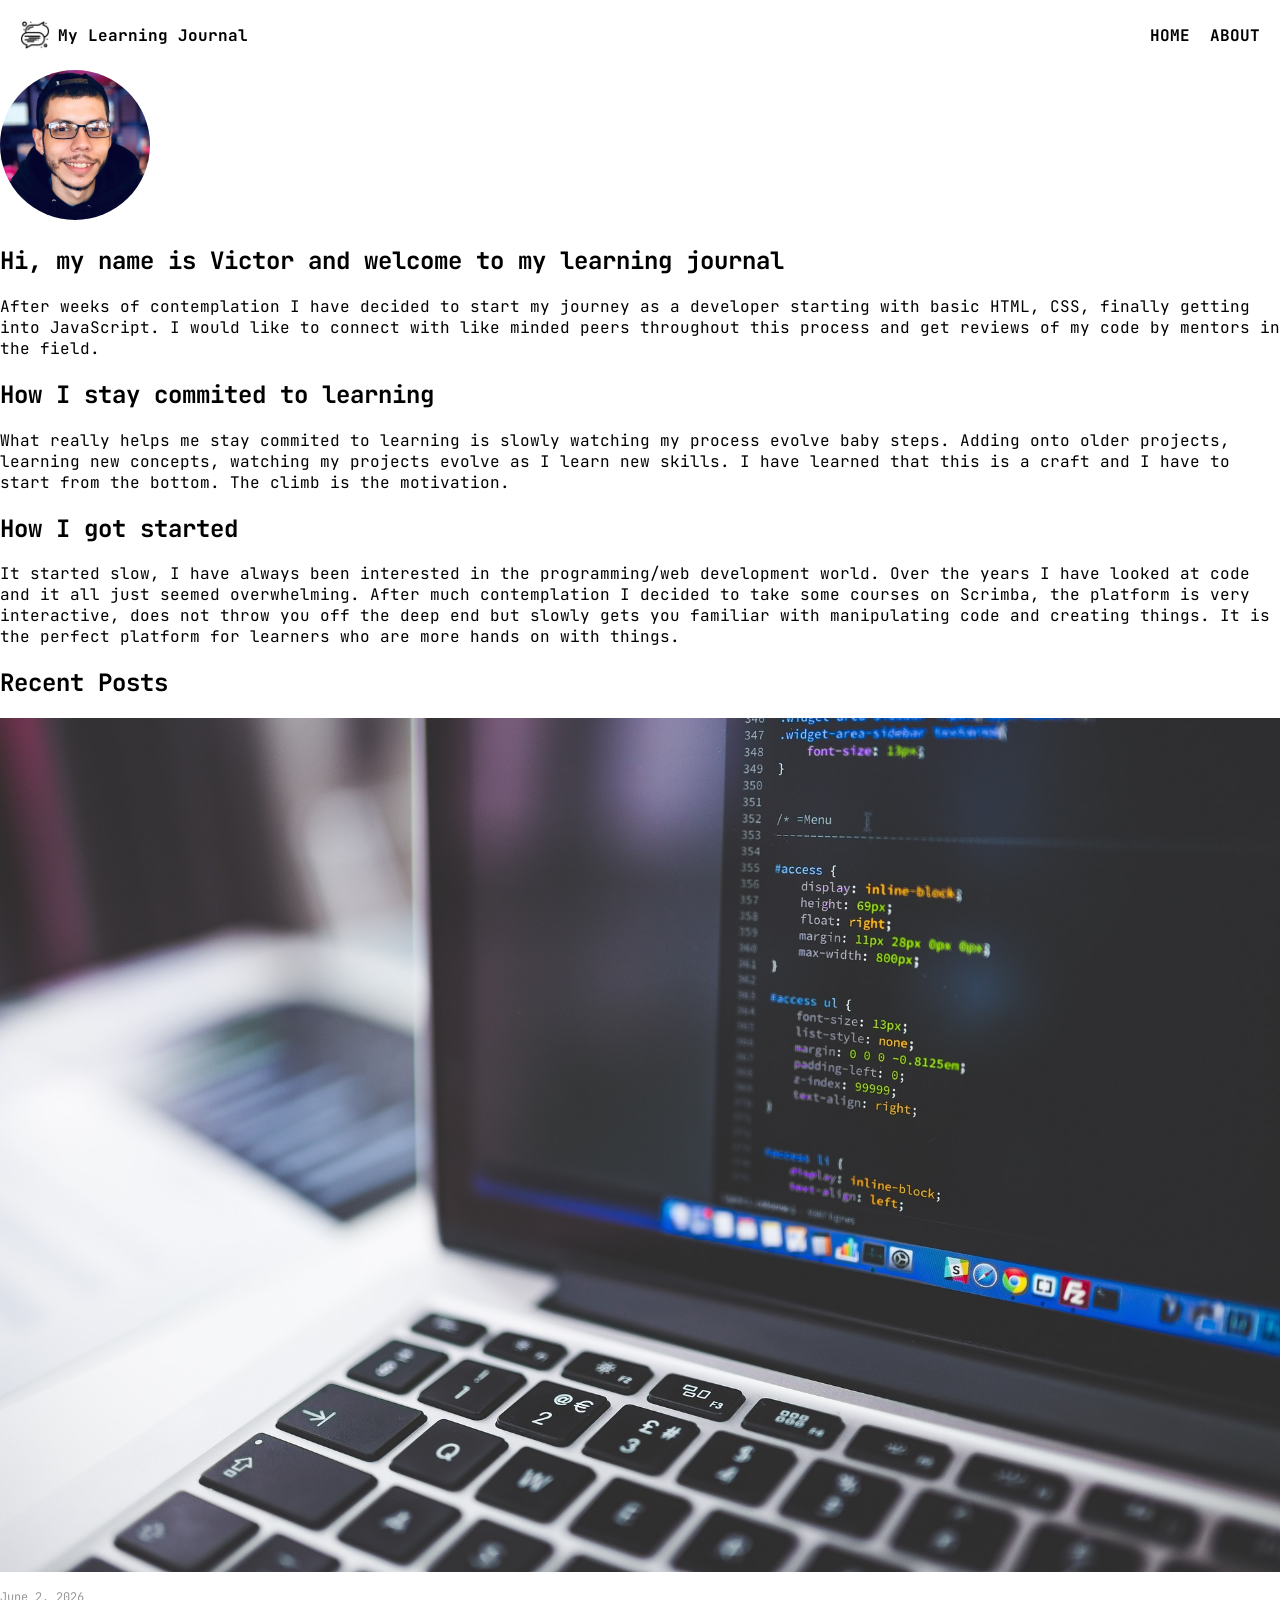
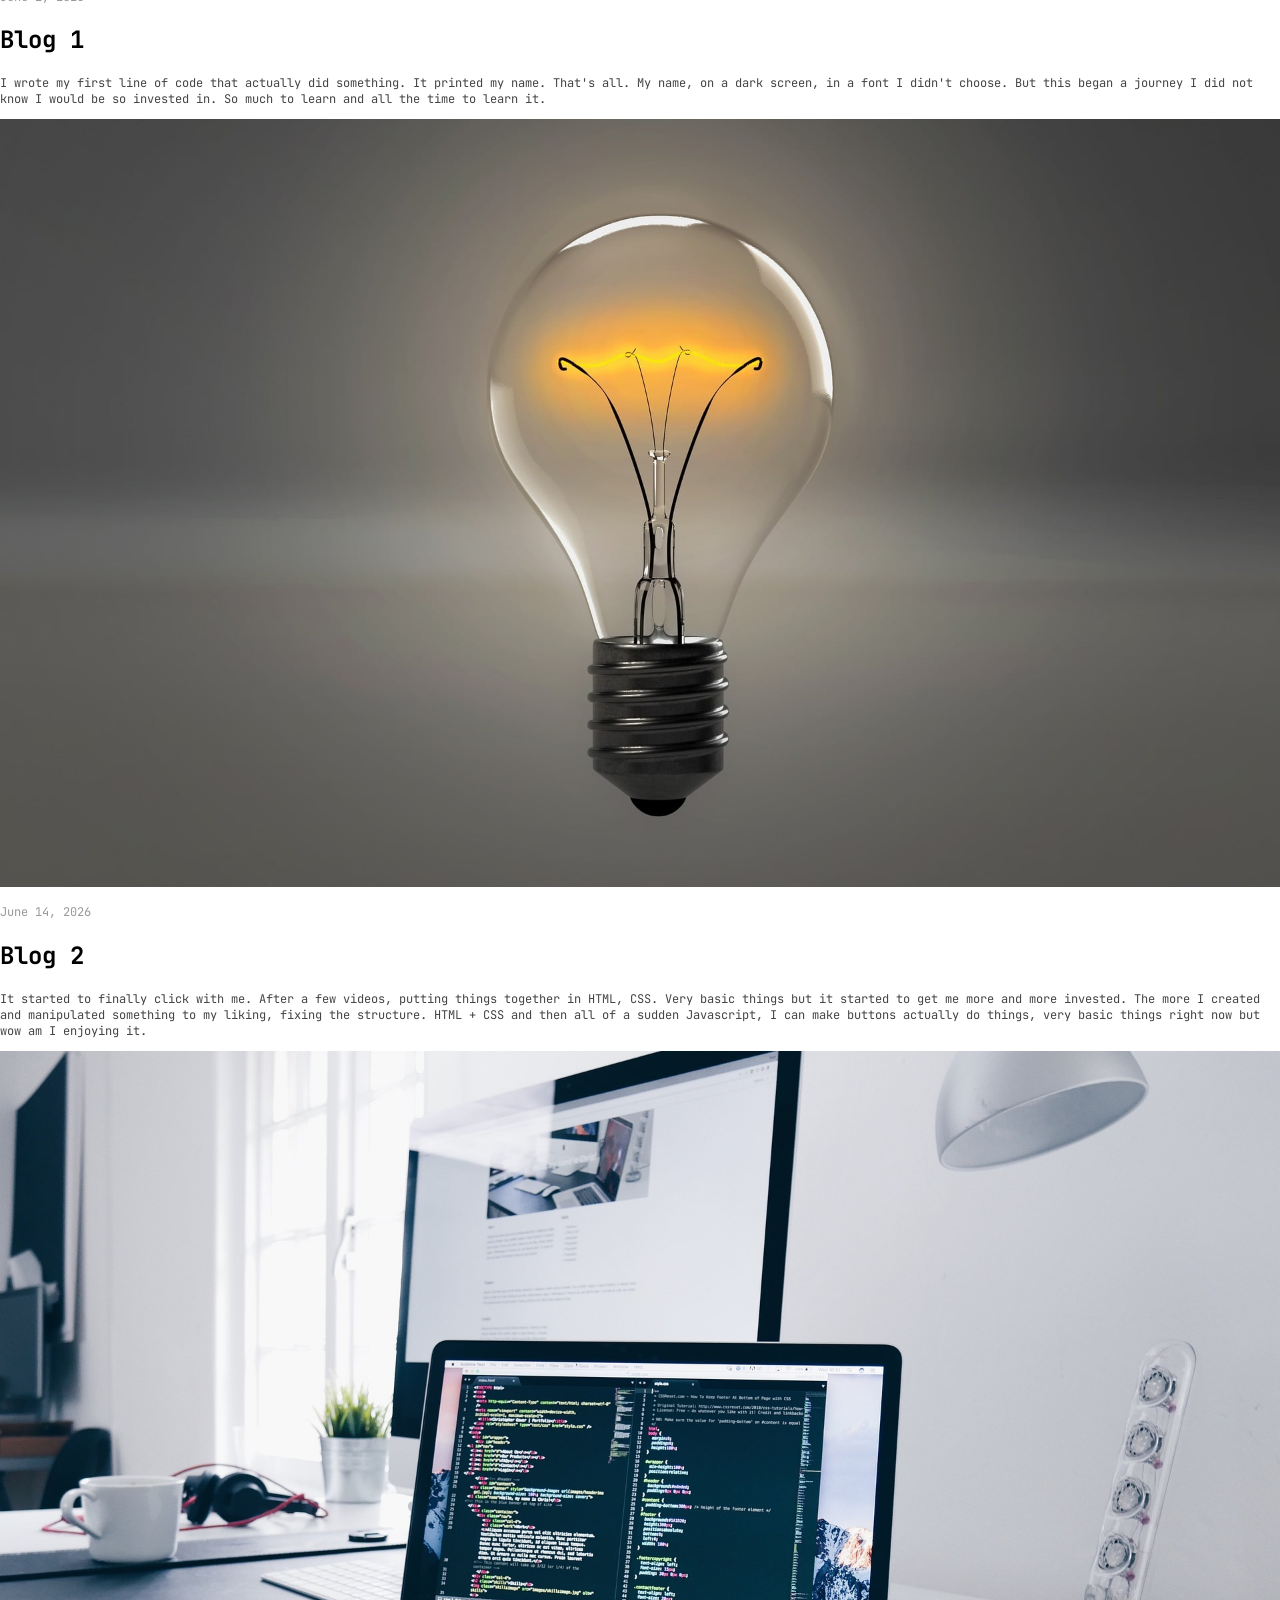
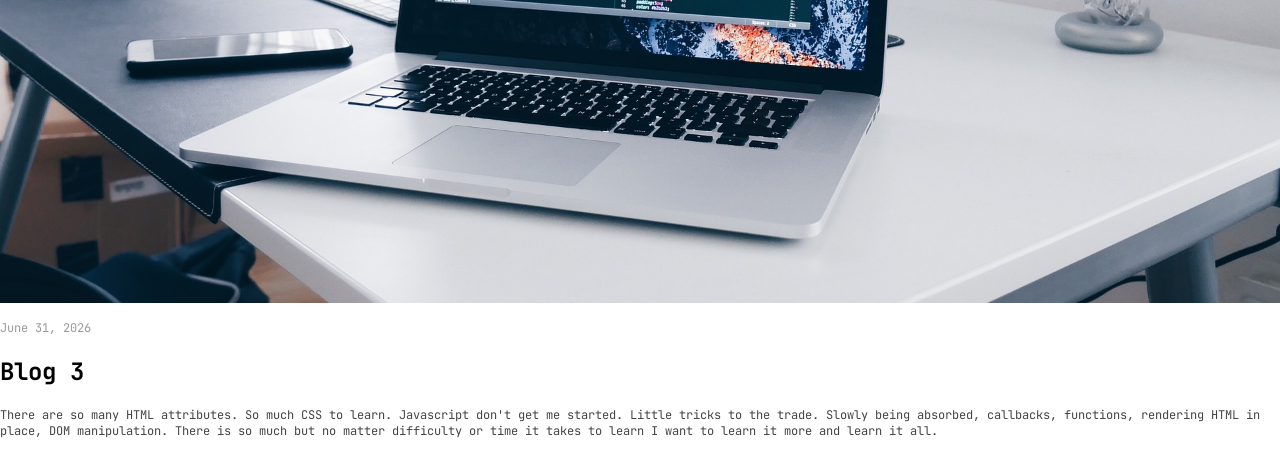
==== about.html @ cfb57bc3 "Starting About Me structure, HTML, CSS." ====
<!DOCTYPE html>

<html lang="en">
<head>
    <title>About me</title>
    <link rel="stylesheet" href="css/style.css">
    <meta name="viewport" content="width=device-width, initial-scale=1.0">
    <link rel="preconnect" href="https://fonts.googleapis.com">
    <link rel="preconnect" href="https://fonts.gstatic.com" crossorigin>
    <link href="https://fonts.googleapis.com/css2?family=JetBrains+Mono:ital,wght@0,100..800;1,100..800&display=swap" rel="stylesheet">
</head>
<body>
<header>
    <p><img src="./images/logo-icon.png" class="logo" alt="two text bubbles"> My Learning Journal</p>
    <nav>
        <a href="index.html">Home</a>
        <a href="about.html">About</a>
    </nav>
</header>
    <section class="about-me">
        <img src="./images/profile-pic.jpg" class="profile-pic" alt="my profile picture">
        <div class="about-me-text">
            <h1>Hi, my name is Victor and welcome to my learning journal</h1>
            <p>
                After weeks of contemplation I have decided to start my journey as a developer
                starting with basic HTML, CSS, finally getting into JavaScript. I would like to 
                connect with like minded peers throughout this process and get reviews of my code
                by mentors in the field.
            </p>
        </div>
    </section>
    <section class="commited-statement">
        <h2>How I stay commited to learning</h2>
        <p>
            What really helps me stay commited to learning is slowly watching my process evolve
            baby steps. Adding onto older projects, learning new concepts, watching my projects
            evolve as I learn new skills. I have learned that this is a craft and I have to 
            start from the bottom. The climb is the motivation.
        </p>
        <h2>How I got started</h2>
        <p>
            It started slow, I have always been interested in the programming/web development world.
            Over the years I have looked at code and it all just seemed overwhelming. After much contemplation
            I decided to take some courses on Scrimba, the platform is very interactive, does not throw you
            off the deep end but slowly gets you familiar with manipulating code and creating things.
            It is the perfect platform for learners who are more hands on with things.
        </p>
    </section>
    <section>
        <h2>Recent Posts</h2>
        <article class="article-card">
            <img src="./images/recent-posts-1.png" class="recent-posts-img" alt="">
            <p class="article-date">June 2, 2026</p>
            <h2>Blog 1</h2>
            <p class="article-text">
                I wrote my first line of code that actually did something.
                It printed my name. That's all. My name, on a dark screen, in a font I didn't choose.
                But this began a journey I did not know I would be so invested in. So much to learn and all the time to learn it.
            </p>
        </article>
        <article class="article-card">
            <img src="./images/recent-posts-2.png" class="recent-posts-img" alt="">
            <p class="article-date">June 14, 2026</p>
            <h2>Blog 2</h2>
            <p class="article-text">
                It started to finally click with me. After a few videos, putting things together in HTML,
                CSS. Very basic things but it started to get me more and more invested. The more I created and manipulated something
                to my liking, fixing the structure. HTML + CSS and then all of a sudden Javascript, I can make buttons actually do things,
                very basic things right now but wow am I enjoying it.</p>
        </article>
        <article class="article-card">
            <img src="./images/recent-posts-3.png" class="recent-posts-img" alt="">
            <p class="article-date">June 31, 2026</p>
            <h2>Blog 3</h2>
            <p class="article-text">
                There are so many HTML attributes. So much CSS to learn. Javascript don't get me started. Little tricks to the trade.
                Slowly being absorbed, callbacks, functions, rendering HTML in place, DOM manipulation. There is so much but no matter
                difficulty or time it takes to learn I want to learn it more and learn it all.
            </p>
        </article>
    </section>
</body>
</html>
---- css/style.css ----
/*Home Page*/

html, 
body {
    margin: 0;
    padding: 0;
    font-family: "JetBrains Mono", monospace;
}

.logo {
    max-width: 30px;
}

header,
header p {
    display: flex;
    align-items: center;
    font-weight: bold;
}

header {
    justify-content: space-between;
    padding: 1.25em
}

header p {
    gap: 0.5em;
    margin: 0;
}

.hero-img {
    max-width: 100%;
    filter: brightness(37%);
}

nav {
    display: flex;
    gap: 1.25em;
}

nav a {
    text-decoration: none;
    color: black;
    font-weight: bold;
    text-transform: uppercase;
}

.hero {
    position: relative;
    overflow: hidden;
}

.hero-text {
    color: whitesmoke;
    position: absolute;
    bottom: 1.25em;
    left: 1.25em;
    right: 1.25em;
    text-shadow: -1px 0 black, 0 3px black, 0 1px black, 0 -1px black;
    font-size: .75em;
}

.recent-posts {
    display: flex;
    flex-direction: column;
    gap: 2em;
    padding: 2em;
}

.recent-posts p {
    display: -webkit-box;
    -webkit-box-orient: vertical;
    -webkit-line-clamp: 4;
    text-overflow: ellipsis;
    overflow: hidden;
}

.recent-posts-img {
    max-width: 100%;
    object-fit: cover;
}

.article-date {
    color: #9a9999;
    font-size: .75em;
}

.article-text {
    color: #444444;
    font-size: .75em;
}

.recent-posts h2 {
    font-size: 1em;
}

.article-card:nth-child(n+4) {
    display: none;
}

.view-more {
    display: flex;
    align-items: center;
    justify-content: center;
}

.view-more a {
    text-decoration: underline;
    color: black;
    font-weight: bold;
    padding-bottom: 1.5em;
}

footer {
    background-color: #2d2d2d;
    color: white;
    text-align: center;
    padding: 1em;
}

footer p {
    font-size: .75em;
}

@media (min-width:500px) {
    .hero {
        height: 350px;
    }
    .hero-text {
        max-width: 500px;
        padding-left: 40px;
        padding-bottom: 40px;
    }
    .recent-posts {
        display: grid;
        grid-template-columns: repeat(3, 1fr);
        padding: 2em;
    }
    .article-card:nth-child(n+4) {
        display: block;
    }
}



/*About Me*/

.profile-pic {
    border-radius: 50%;
    max-width: 150px;
}
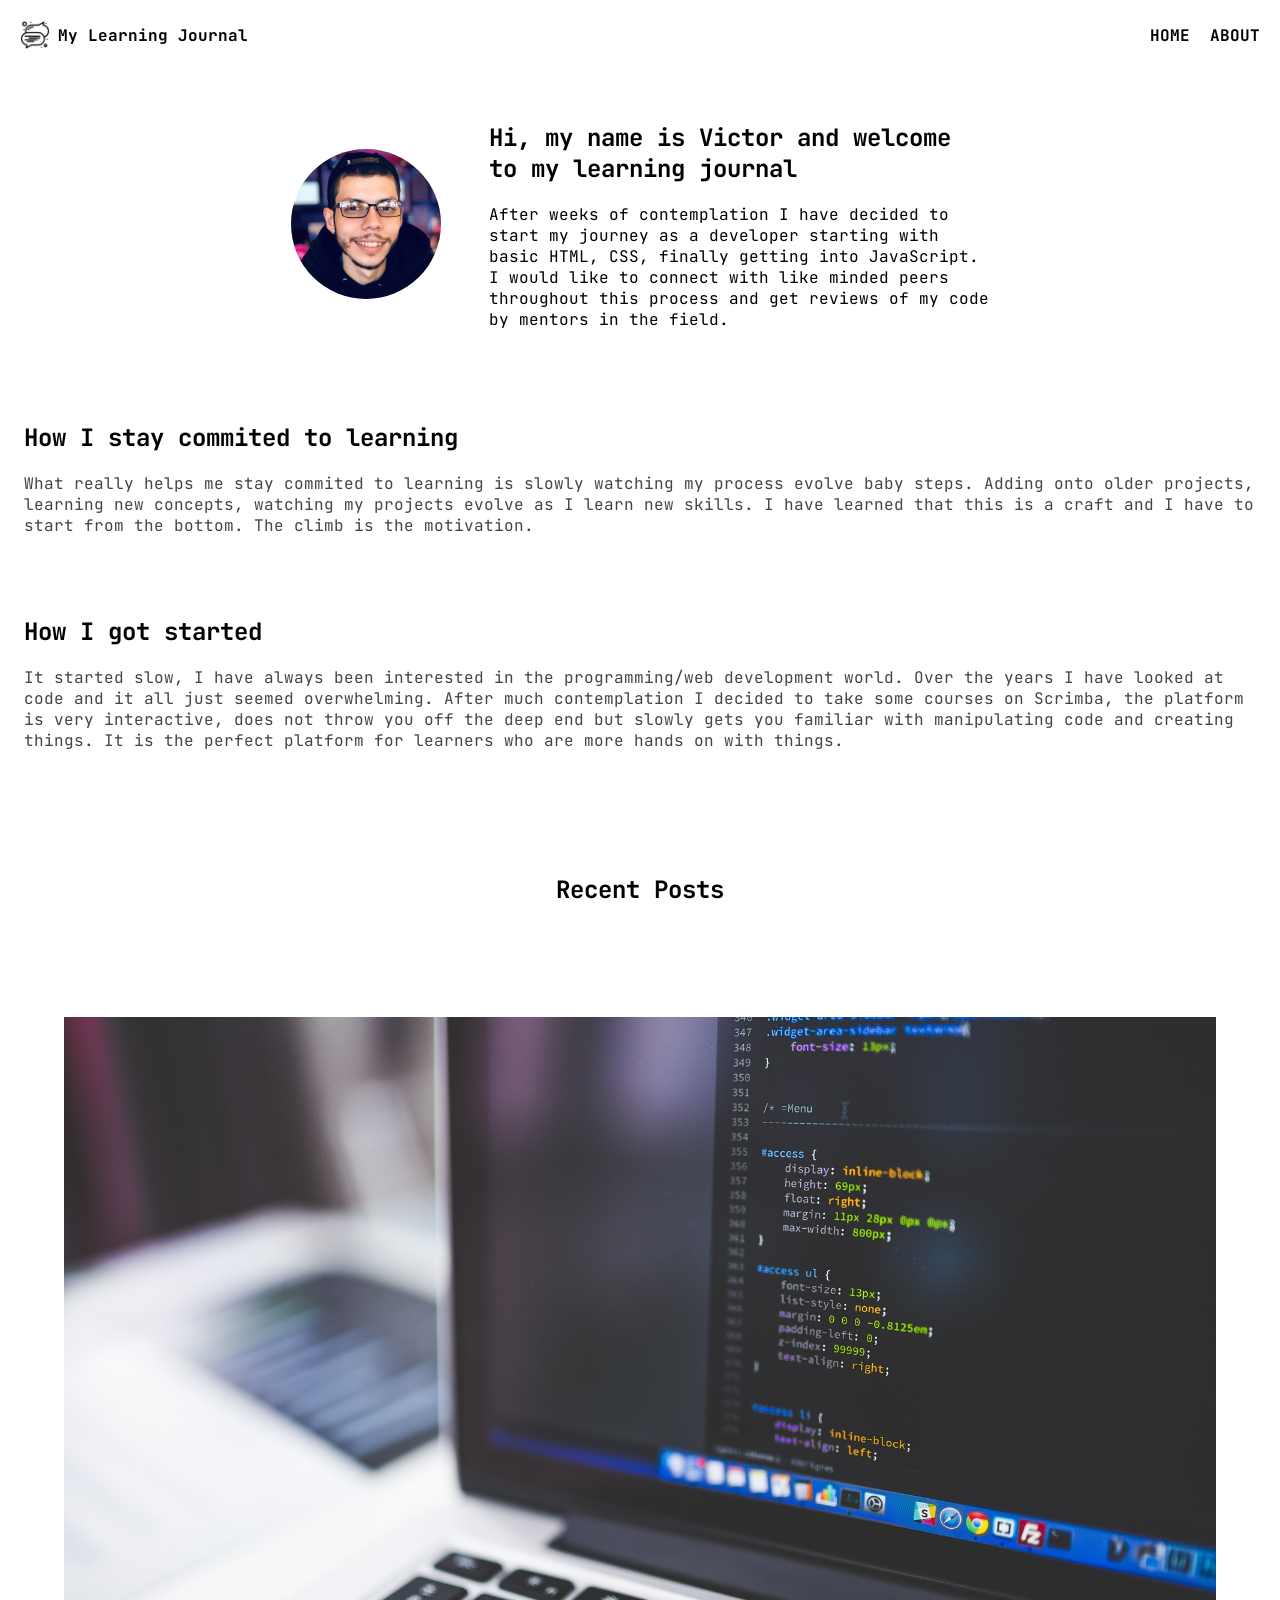
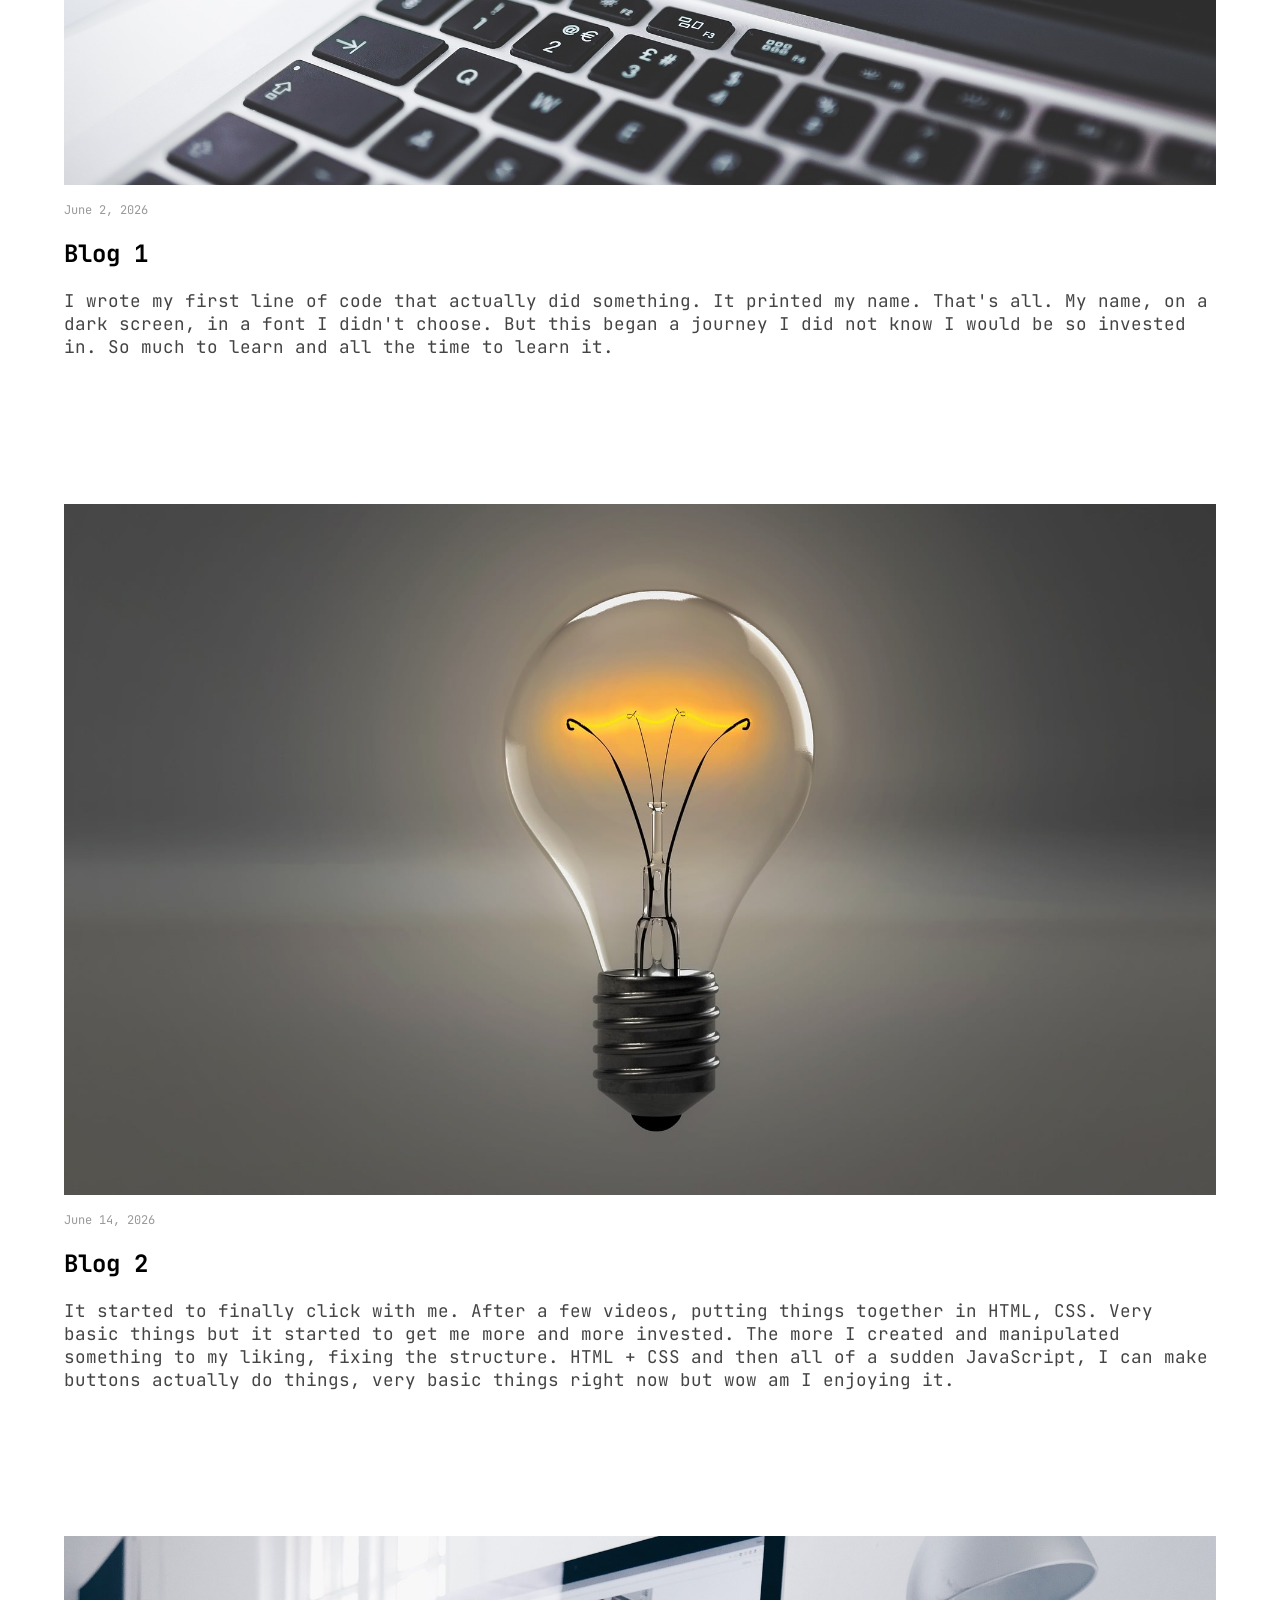
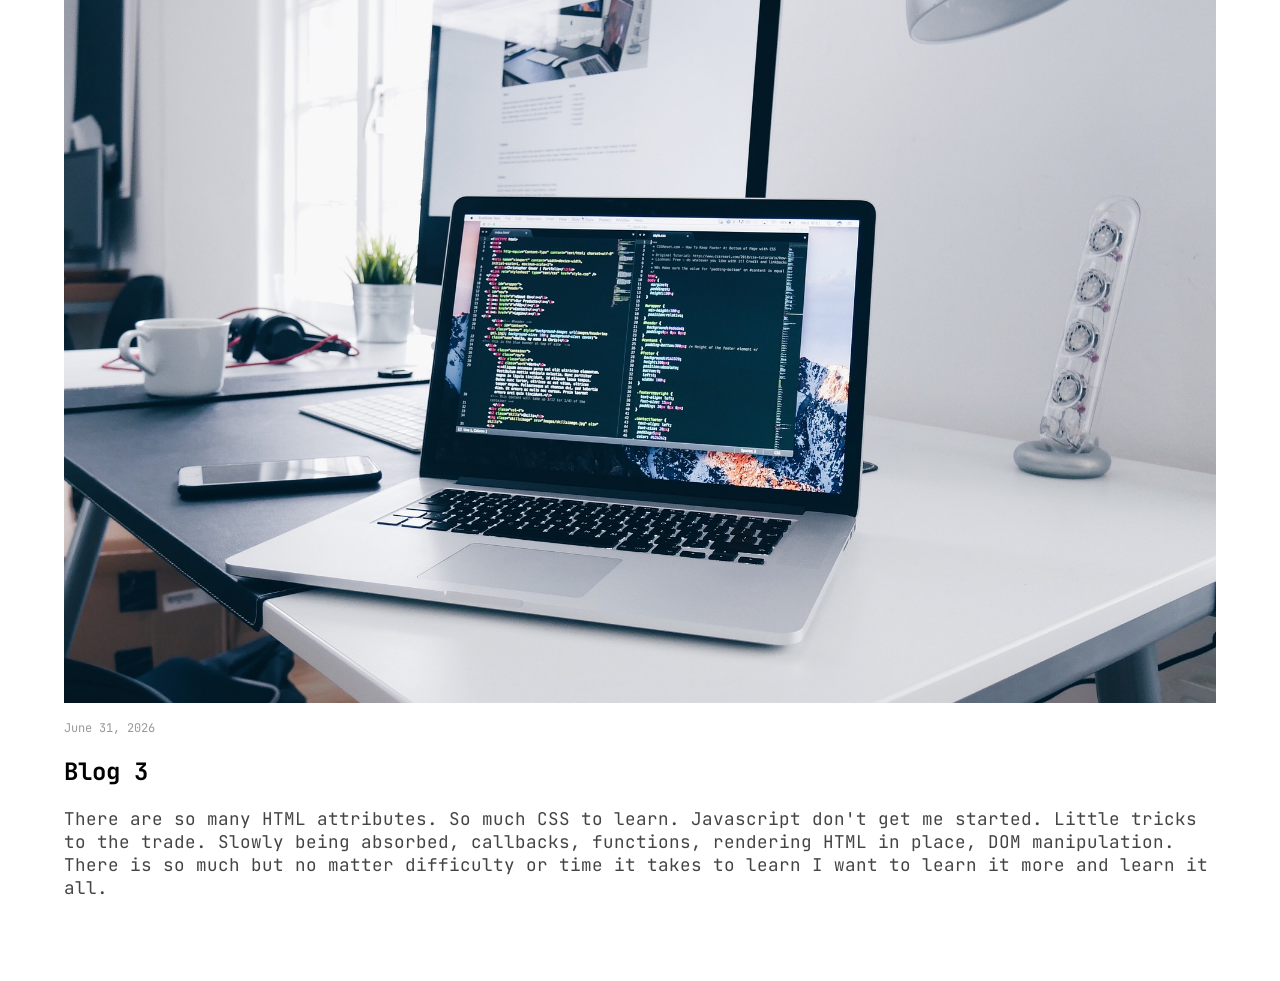
==== commit 14f055e4: "more about me structure." ====
--- a/about.html
+++ b/about.html
@@ -47,7 +47,7 @@
         </p>
     </section>
     <section>
-        <h2>Recent Posts</h2>
+        <h2 class="recent-posts-heading">Recent Posts</h2>
         <article class="article-card">
             <img src="./images/recent-posts-1.png" class="recent-posts-img" alt="">
             <p class="article-date">June 2, 2026</p>
@@ -65,7 +65,7 @@
             <p class="article-text">
                 It started to finally click with me. After a few videos, putting things together in HTML,
                 CSS. Very basic things but it started to get me more and more invested. The more I created and manipulated something
-                to my liking, fixing the structure. HTML + CSS and then all of a sudden Javascript, I can make buttons actually do things,
+                to my liking, fixing the structure. HTML + CSS and then all of a sudden JavaScript, I can make buttons actually do things,
                 very basic things right now but wow am I enjoying it.</p>
         </article>
         <article class="article-card">
--- a/css/style.css
+++ b/css/style.css
@@ -124,6 +124,60 @@
     font-size: .75em;
 }
 
+
+
+
+/*About Me*/
+
+.profile-pic {
+    border-radius: 50%;
+    max-width: 150px;
+    display: block;
+    margin: auto;
+}
+
+.about-me {
+    padding: 2em;
+    justify-content: center;
+}
+
+.about-me-text h1 {
+    font-weight: bold;
+    font-size: 1.5em;
+}
+
+.commited-statement {
+    padding: 1.5em;
+}
+
+.commited-statement h2 {
+    font-weight: bold;
+}
+
+.commited-statement p {
+    color: #444444;
+    margin-bottom: 5em;
+}
+
+.recent-posts-heading {
+    text-align: center;
+    margin-bottom: 2em;
+}
+
+.article-card {
+    padding: 4em;
+}
+
+.article-text {
+    font-size: 1.1em;
+    display: -webkit-box;
+    -webkit-box-orient: vertical;
+    -webkit-line-clamp: 5;
+    text-overflow: ellipsis;
+    overflow: hidden;
+}
+
+
 @media (min-width:500px) {
     .hero {
         height: 350px;
@@ -141,14 +195,17 @@
     .article-card:nth-child(n+4) {
         display: block;
     }
-}
-
-
-
-/*About Me*/
-
-.profile-pic {
-    border-radius: 50%;
-    max-width: 150px;
-}
-
+    .about-me {
+        display: flex;
+        align-items: center;
+        justify-content: center;
+        gap: 3em;
+    }
+    .about-me-text {
+        max-width: 500px;
+    }
+    .profile-pic {
+        margin: 0;
+    }
+    .commited-statement {}
+}
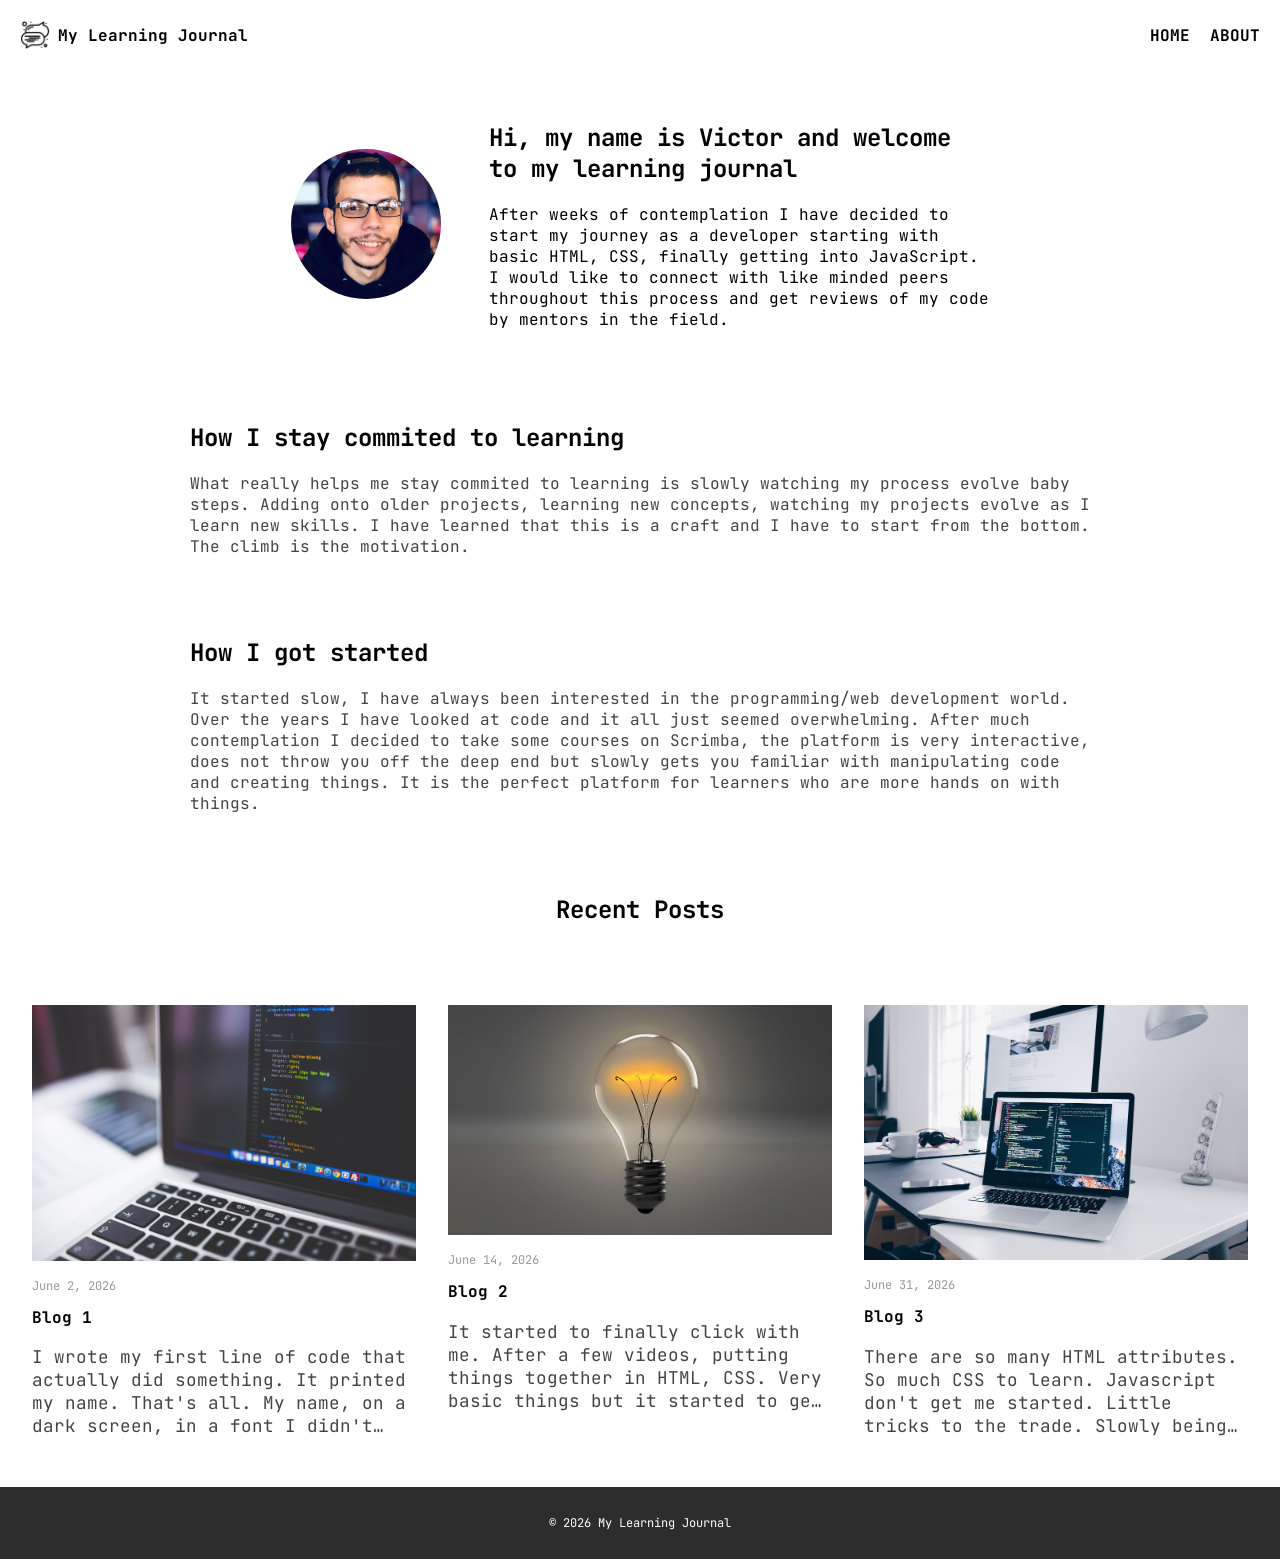
==== commit 1e914802: "post.html work, wired up the links in a basic fashion, Readme. Finished Project for now" ====
--- a/about.html
+++ b/about.html
@@ -11,7 +11,9 @@
 </head>
 <body>
 <header>
-    <p><img src="./images/logo-icon.png" class="logo" alt="two text bubbles"> My Learning Journal</p>
+    <a href="index.html" class="logo-link">
+        <p><img src="./images/logo-icon.png" class="logo" alt="two text bubbles"> My Learning Journal</p>
+    </a>
     <nav>
         <a href="index.html">Home</a>
         <a href="about.html">About</a>
@@ -23,7 +25,7 @@
             <h1>Hi, my name is Victor and welcome to my learning journal</h1>
             <p>
                 After weeks of contemplation I have decided to start my journey as a developer
-                starting with basic HTML, CSS, finally getting into JavaScript. I would like to 
+                starting with basic HTML, CSS, finally getting into JavaScript. I would like to
                 connect with like minded peers throughout this process and get reviews of my code
                 by mentors in the field.
             </p>
@@ -34,7 +36,7 @@
         <p>
             What really helps me stay commited to learning is slowly watching my process evolve
             baby steps. Adding onto older projects, learning new concepts, watching my projects
-            evolve as I learn new skills. I have learned that this is a craft and I have to 
+            evolve as I learn new skills. I have learned that this is a craft and I have to
             start from the bottom. The climb is the motivation.
         </p>
         <h2>How I got started</h2>
@@ -46,9 +48,10 @@
             It is the perfect platform for learners who are more hands on with things.
         </p>
     </section>
-    <section>
         <h2 class="recent-posts-heading">Recent Posts</h2>
+    <section class="recent-posts">
         <article class="article-card">
+            <a href="post.html" class="article-link">
             <img src="./images/recent-posts-1.png" class="recent-posts-img" alt="">
             <p class="article-date">June 2, 2026</p>
             <h2>Blog 1</h2>
@@ -57,8 +60,10 @@
                 It printed my name. That's all. My name, on a dark screen, in a font I didn't choose.
                 But this began a journey I did not know I would be so invested in. So much to learn and all the time to learn it.
             </p>
+            </a>
         </article>
         <article class="article-card">
+            <a href="post.html" class="article-link">
             <img src="./images/recent-posts-2.png" class="recent-posts-img" alt="">
             <p class="article-date">June 14, 2026</p>
             <h2>Blog 2</h2>
@@ -67,8 +72,10 @@
                 CSS. Very basic things but it started to get me more and more invested. The more I created and manipulated something
                 to my liking, fixing the structure. HTML + CSS and then all of a sudden JavaScript, I can make buttons actually do things,
                 very basic things right now but wow am I enjoying it.</p>
+            </a>
         </article>
         <article class="article-card">
+            <a href="post.html" class="article-link">
             <img src="./images/recent-posts-3.png" class="recent-posts-img" alt="">
             <p class="article-date">June 31, 2026</p>
             <h2>Blog 3</h2>
@@ -77,7 +84,11 @@
                 Slowly being absorbed, callbacks, functions, rendering HTML in place, DOM manipulation. There is so much but no matter
                 difficulty or time it takes to learn I want to learn it more and learn it all.
             </p>
+            </a>
         </article>
     </section>
+<footer>
+    <p>&copy; 2026 My Learning Journal</p>
+</footer>
 </body>
-</html>+</html>
--- a/css/style.css
+++ b/css/style.css
@@ -1,8 +1,6 @@
-
-
 /*Home Page*/
 
-html, 
+html,
 body {
     margin: 0;
     padding: 0;
@@ -28,6 +26,11 @@
 header p {
     gap: 0.5em;
     margin: 0;
+}
+
+.logo-link {
+    text-decoration: none;
+    color: inherit;
 }
 
 .hero-img {
@@ -124,9 +127,11 @@
     font-size: .75em;
 }
 
-
-
-
+.article-link {
+    text-decoration: none;
+    color: inherit;
+    display: block;
+}
 /*About Me*/
 
 .profile-pic {
@@ -165,7 +170,7 @@
 }
 
 .article-card {
-    padding: 4em;
+    padding: 0em;
 }
 
 .article-text {
@@ -177,6 +182,21 @@
     overflow: hidden;
 }
 
+/*Post Page*/
+
+.post-intro {
+    padding: 4em;
+}
+.post-img {
+    max-width: 100%;
+    aspect-ratio: 16/9;
+}
+
+.post-img-wrapper {
+    padding: 1em;
+}
+
+/*Media Query*/
 
 @media (min-width:500px) {
     .hero {
@@ -207,5 +227,18 @@
     .profile-pic {
         margin: 0;
     }
-    .commited-statement {}
-}+    .post-intro {
+        max-width: 700px;
+        margin: 0 auto;
+        padding-bottom: 0em;
+    }
+    .commited-statement {
+        max-width: 900px;
+        margin: 0 auto;
+        padding-bottom: 0em;
+    }
+    .post-img-wrapper {
+        max-width: 1200px;
+        margin: 0 auto;
+    }
+}
